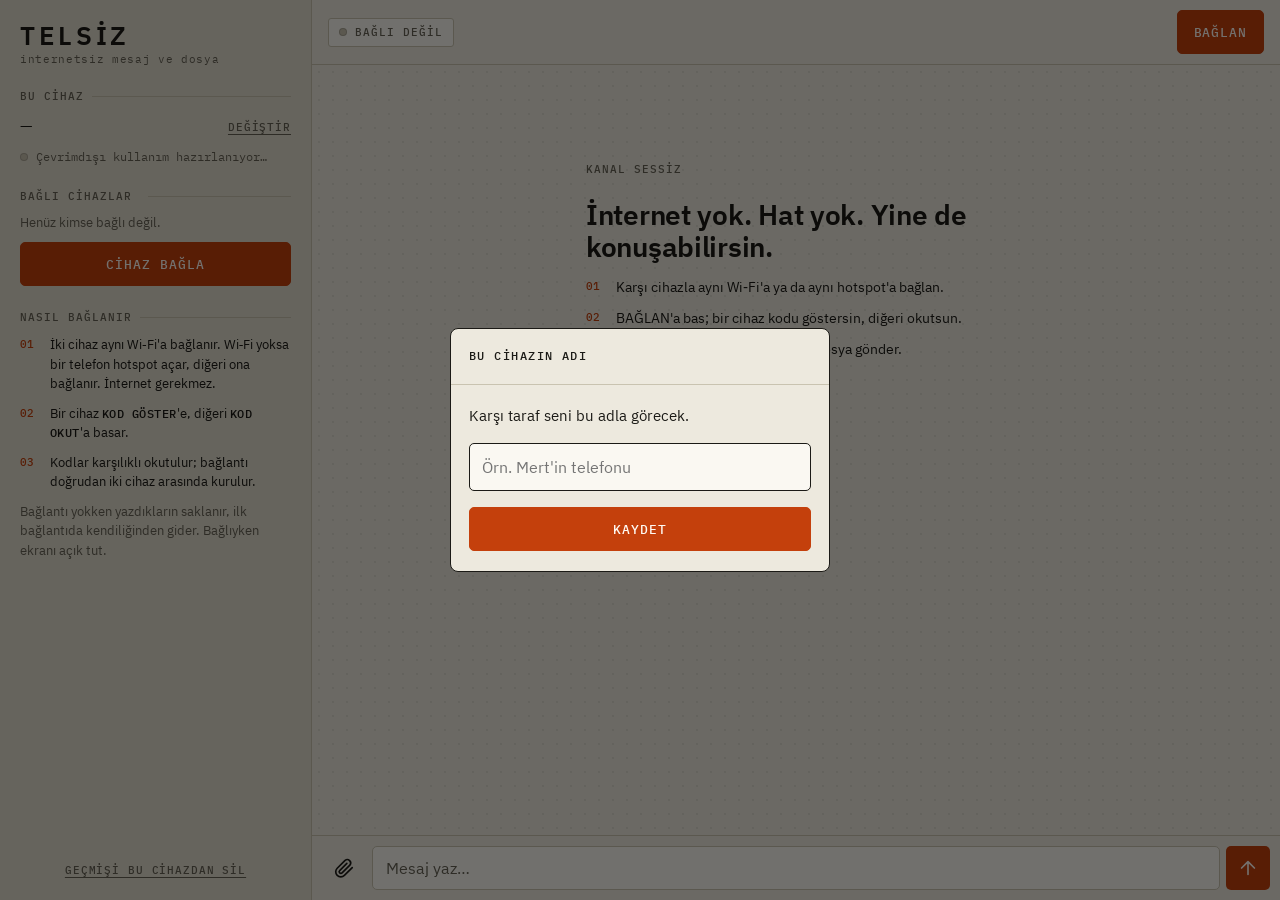
==== app/index.html @ 913d57e0 "Telsiz: internetsiz, cihazdan cihaza mesaj ve dosya uygulamasi WebRTC veri kanali, QR ile eslesme, c" ====
<!doctype html>
<html lang="tr">
<head>
<meta charset="utf-8">
<meta name="viewport" content="width=device-width, initial-scale=1, viewport-fit=cover, interactive-widget=resizes-content">
<meta http-equiv="Content-Security-Policy" content="default-src 'self'; script-src 'self'; style-src 'self'; img-src 'self' blob: data:; media-src 'self' blob:; connect-src 'self'; object-src 'none'; base-uri 'none'">
<title>Telsiz</title>
<meta name="description" content="İnternet olmadan, cihazdan cihaza mesaj ve dosya.">
<meta name="theme-color" content="#EDE9DE" media="(prefers-color-scheme: light)">
<meta name="theme-color" content="#131410" media="(prefers-color-scheme: dark)">
<meta name="mobile-web-app-capable" content="yes">
<meta name="apple-mobile-web-app-capable" content="yes">
<meta name="apple-mobile-web-app-title" content="Telsiz">
<link rel="manifest" href="manifest.webmanifest">
<link rel="icon" href="icons/icon.svg" type="image/svg+xml">
<link rel="apple-touch-icon" href="icons/apple-touch-icon.png">
<link rel="stylesheet" href="style.css">
</head>
<body>

<svg class="sprite" aria-hidden="true" focusable="false">
  <symbol id="i-clip" viewBox="0 0 24 24"><path d="M21 11.5l-8.6 8.6a5.5 5.5 0 0 1-7.8-7.8l8.6-8.6a3.7 3.7 0 0 1 5.2 5.2l-8.5 8.5a1.8 1.8 0 0 1-2.6-2.6l7.8-7.8"/></symbol>
  <symbol id="i-send" viewBox="0 0 24 24"><path d="M12 19V5M5 12l7-7 7 7"/></symbol>
  <symbol id="i-close" viewBox="0 0 24 24"><path d="M6 6l12 12M18 6L6 18"/></symbol>
  <symbol id="i-menu" viewBox="0 0 24 24"><path d="M4 7h16M4 12h16M4 17h16"/></symbol>
  <symbol id="i-phone" viewBox="0 0 24 24"><rect x="7" y="3" width="10" height="18" rx="2"/><path d="M11 17.5h2"/></symbol>
  <symbol id="i-laptop" viewBox="0 0 24 24"><path d="M5 6h14v10H5zM2.5 19h19"/></symbol>
</svg>

<div class="app">

  <aside class="rail" id="rail" aria-label="Cihazlar ve ayarlar">
    <div class="rail-top">
      <div class="mark">
        <span class="mark-name">TELSİZ</span>
        <span class="mark-sub">internetsiz mesaj ve dosya</span>
      </div>
      <button class="icon-btn only-mobile" id="rail-close" type="button" aria-label="Kapat"><svg class="ic"><use href="#i-close"/></svg></button>
    </div>

    <section class="block">
      <h2 class="label">Bu cihaz</h2>
      <div class="me">
        <span class="me-name" id="me-name">—</span>
        <button class="link" id="me-edit" type="button">DEĞİŞTİR</button>
      </div>
      <p class="state" id="offline-state"><i class="led"></i><span>Çevrimdışı kullanım hazırlanıyor…</span></p>
      <button class="btn btn-wide" id="install" type="button" hidden>UYGULAMA OLARAK KUR</button>
      <p class="note" id="ios-hint" hidden>iPhone'da kurmak için: Safari'de Paylaş düğmesi → “Ana Ekrana Ekle”.</p>
    </section>

    <section class="block">
      <h2 class="label">Bağlı cihazlar <span id="peer-count"></span></h2>
      <ul class="peers" id="peers"></ul>
      <button class="btn btn-accent btn-wide" id="rail-pair" type="button">CİHAZ BAĞLA</button>
    </section>

    <section class="block">
      <h2 class="label">Nasıl bağlanır</h2>
      <ol class="steps">
        <li>İki cihaz aynı Wi‑Fi'a bağlanır. Wi‑Fi yoksa bir telefon hotspot açar, diğeri ona bağlanır. İnternet gerekmez.</li>
        <li>Bir cihaz <b>KOD GÖSTER</b>'e, diğeri <b>KOD OKUT</b>'a basar.</li>
        <li>Kodlar karşılıklı okutulur; bağlantı doğrudan iki cihaz arasında kurulur.</li>
      </ol>
      <p class="note">Bağlantı yokken yazdıkların saklanır, ilk bağlantıda kendiliğinden gider. Bağlıyken ekranı açık tut.</p>
    </section>

    <section class="block block-last">
      <button class="link danger" id="wipe" type="button">GEÇMİŞİ BU CİHAZDAN SİL</button>
    </section>
  </aside>
  <div class="scrim" id="scrim" hidden></div>

  <main class="chat">
    <header class="bar">
      <button class="icon-btn only-mobile" id="rail-open" type="button" aria-label="Cihazlar ve ayarlar"><svg class="ic"><use href="#i-menu"/></svg></button>
      <div class="bar-id">
        <span class="bar-name only-mobile">TELSİZ</span>
        <span class="readout" id="readout"><i class="led"></i><span id="readout-text">BAĞLI DEĞİL</span></span>
      </div>
      <button class="btn btn-accent" id="bar-pair" type="button">BAĞLAN</button>
    </header>

    <div class="stream" id="stream" role="log" aria-live="polite" aria-label="Mesajlar"></div>
    <button class="jump" id="jump" type="button" hidden>YENİ MESAJ ↓</button>

    <div class="transfers" id="transfers"></div>

    <form class="composer" id="composer" autocomplete="off">
      <button class="icon-btn" id="attach" type="button" aria-label="Dosya ekle"><svg class="ic"><use href="#i-clip"/></svg></button>
      <input type="file" id="file-input" multiple hidden>
      <textarea id="text" rows="1" maxlength="4000" placeholder="Mesaj yaz…" aria-label="Mesaj"></textarea>
      <button class="icon-btn send" id="send" type="submit" aria-label="Gönder"><svg class="ic"><use href="#i-send"/></svg></button>
    </form>
  </main>
</div>

<div class="sheet" id="pair" role="dialog" aria-modal="true" aria-labelledby="pair-title" hidden>
  <div class="card">
    <header class="card-head">
      <h2 id="pair-title">CİHAZ BAĞLA</h2>
      <button class="icon-btn" id="pair-close" type="button" aria-label="Kapat"><svg class="ic"><use href="#i-close"/></svg></button>
    </header>

    <section class="pane" data-pane="menu">
      <p class="lead">İki cihaz aynı Wi‑Fi'da ya da aynı hotspot'ta olmalı. İnternet gerekmez.</p>
      <div class="choices">
        <button class="choice" id="go-show" type="button">
          <span class="choice-t">KOD GÖSTER</span>
          <span class="choice-d">Bu cihaz kodu gösterir, karşı cihaz okutur.</span>
        </button>
        <button class="choice" id="go-scan" type="button">
          <span class="choice-t">KOD OKUT</span>
          <span class="choice-d">Karşı cihazın ekranındaki kodu kamerayla okut.</span>
        </button>
      </div>
      <p class="note">Ortak ağ yoksa bir telefonda hotspot (kişisel erişim noktası) aç, diğer cihaz ona bağlansın.</p>
    </section>

    <section class="pane center" data-pane="busy" hidden>
      <span class="spinner"></span>
      <p class="lead" id="busy-text">Kod hazırlanıyor…</p>
    </section>

    <section class="pane center" data-pane="show" hidden>
      <span class="stepno" id="show-step">ADIM 1 / 2</span>
      <div class="qr" id="qr"></div>
      <p class="lead" id="show-text"></p>
      <button class="btn btn-accent btn-wide" id="show-next" type="button">CEVAP KODUNU OKUT</button>
      <p class="waiting" id="show-wait" hidden><span class="spinner sm"></span>Bağlantı bekleniyor…</p>
    </section>

    <section class="pane center" data-pane="scan" hidden>
      <div class="finder"><video id="cam" playsinline muted></video><i class="finder-frame"></i></div>
      <p class="lead" id="scan-text">Karşı cihazın ekranındaki kodu çerçeveye getir.</p>
    </section>

    <section class="pane center" data-pane="error" hidden>
      <p class="err" id="err-text"></p>
      <button class="btn btn-wide" id="err-retry" type="button">BAŞA DÖN</button>
    </section>

    <details class="manual" id="manual">
      <summary>Kamera yok mu? Kodu elle aktar</summary>
      <div class="manual-body">
        <div id="manual-own" hidden>
          <label class="label" for="code-out">Bu cihazın kodu</label>
          <textarea id="code-out" rows="3" readonly></textarea>
          <button class="btn btn-sm" id="code-copy" type="button">KOPYALA</button>
        </div>
        <label class="label" for="code-in">Karşı cihazın kodu</label>
        <textarea id="code-in" rows="3" spellcheck="false" autocapitalize="off" placeholder="TLSZ1|…"></textarea>
        <button class="btn btn-sm" id="code-apply" type="button">UYGULA</button>
      </div>
    </details>
  </div>
</div>

<div class="sheet" id="namebox" role="dialog" aria-modal="true" aria-labelledby="name-title" hidden>
  <form class="card card-sm" id="name-form">
    <header class="card-head"><h2 id="name-title">BU CİHAZIN ADI</h2></header>
    <section class="pane">
      <p class="lead">Karşı taraf seni bu adla görecek.</p>
      <input id="name-input" type="text" maxlength="24" placeholder="Örn. Mert'in telefonu" autocomplete="off" required>
      <button class="btn btn-accent btn-wide" type="submit">KAYDET</button>
    </section>
  </form>
</div>

<div class="lightbox" id="lightbox" hidden><img alt=""></div>
<div class="drop" id="drop" hidden><span>BIRAK, GÖNDERİLSİN</span></div>
<div class="toasts" id="toasts" aria-live="polite"></div>

<script src="vendor/qrcode.js"></script>
<script src="vendor/jsQR.js"></script>
<script src="app.js"></script>
</body>
</html>
---- app/style.css ----
/* Telsiz — saha telsizi: kâğıt zemin, mürekkep, tek sinyal rengi. */

@font-face { font-family: "Plex Sans"; font-weight: 400; font-display: swap; src: url(fonts/ibm-plex-sans-latin-400-normal.woff2) format("woff2"); unicode-range: U+0000-00FF, U+0131, U+0152-0153, U+02BB-02BC, U+02C6, U+02DA, U+02DC, U+2000-206F, U+2074, U+20AC, U+2122, U+2191, U+2193, U+2212, U+2215, U+FEFF, U+FFFD; }
@font-face { font-family: "Plex Sans"; font-weight: 400; font-display: swap; src: url(fonts/ibm-plex-sans-latin-ext-400-normal.woff2) format("woff2"); unicode-range: U+0100-02AF, U+1E00-1E9F, U+1EF2-1EFF, U+2020, U+20A0-20AB, U+20AD-20C0, U+2113, U+2C60-2C7F, U+A720-A7FF; }
@font-face { font-family: "Plex Sans"; font-weight: 500; font-display: swap; src: url(fonts/ibm-plex-sans-latin-500-normal.woff2) format("woff2"); unicode-range: U+0000-00FF, U+0131, U+0152-0153, U+02BB-02BC, U+02C6, U+02DA, U+02DC, U+2000-206F, U+2074, U+20AC, U+2122, U+2191, U+2193, U+2212, U+2215, U+FEFF, U+FFFD; }
@font-face { font-family: "Plex Sans"; font-weight: 500; font-display: swap; src: url(fonts/ibm-plex-sans-latin-ext-500-normal.woff2) format("woff2"); unicode-range: U+0100-02AF, U+1E00-1E9F, U+1EF2-1EFF, U+2020, U+20A0-20AB, U+20AD-20C0, U+2113, U+2C60-2C7F, U+A720-A7FF; }
@font-face { font-family: "Plex Sans"; font-weight: 600; font-display: swap; src: url(fonts/ibm-plex-sans-latin-600-normal.woff2) format("woff2"); unicode-range: U+0000-00FF, U+0131, U+0152-0153, U+02BB-02BC, U+02C6, U+02DA, U+02DC, U+2000-206F, U+2074, U+20AC, U+2122, U+2191, U+2193, U+2212, U+2215, U+FEFF, U+FFFD; }
@font-face { font-family: "Plex Sans"; font-weight: 600; font-display: swap; src: url(fonts/ibm-plex-sans-latin-ext-600-normal.woff2) format("woff2"); unicode-range: U+0100-02AF, U+1E00-1E9F, U+1EF2-1EFF, U+2020, U+20A0-20AB, U+20AD-20C0, U+2113, U+2C60-2C7F, U+A720-A7FF; }
@font-face { font-family: "Plex Mono"; font-weight: 400; font-display: swap; src: url(fonts/ibm-plex-mono-latin-400-normal.woff2) format("woff2"); unicode-range: U+0000-00FF, U+0131, U+0152-0153, U+02BB-02BC, U+02C6, U+02DA, U+02DC, U+2000-206F, U+2074, U+20AC, U+2122, U+2191, U+2193, U+2212, U+2215, U+FEFF, U+FFFD; }
@font-face { font-family: "Plex Mono"; font-weight: 400; font-display: swap; src: url(fonts/ibm-plex-mono-latin-ext-400-normal.woff2) format("woff2"); unicode-range: U+0100-02AF, U+1E00-1E9F, U+1EF2-1EFF, U+2020, U+20A0-20AB, U+20AD-20C0, U+2113, U+2C60-2C7F, U+A720-A7FF; }
@font-face { font-family: "Plex Mono"; font-weight: 500; font-display: swap; src: url(fonts/ibm-plex-mono-latin-500-normal.woff2) format("woff2"); unicode-range: U+0000-00FF, U+0131, U+0152-0153, U+02BB-02BC, U+02C6, U+02DA, U+02DC, U+2000-206F, U+2074, U+20AC, U+2122, U+2191, U+2193, U+2212, U+2215, U+FEFF, U+FFFD; }
@font-face { font-family: "Plex Mono"; font-weight: 500; font-display: swap; src: url(fonts/ibm-plex-mono-latin-ext-500-normal.woff2) format("woff2"); unicode-range: U+0100-02AF, U+1E00-1E9F, U+1EF2-1EFF, U+2020, U+20A0-20AB, U+20AD-20C0, U+2113, U+2C60-2C7F, U+A720-A7FF; }

:root {
  --bg: #EDE9DE;
  --panel: #E3DECF;
  --surface: #FAF8F2;
  --ink: #1B1A16;
  --muted: #666255;
  --line: #C9C3B0;
  --line-soft: #D9D4C4;
  --accent: #C4400C;
  --accent-ink: #FFF9F3;
  --own: #23251F;
  --own-ink: #F1EDE2;
  --own-muted: #A8A493;
  --ok: #2B7A4B;
  --bad: #B3261E;
  --grid: rgba(27, 26, 22, .07);
  --sans: "Plex Sans", system-ui, -apple-system, "Segoe UI", Roboto, sans-serif;
  --mono: "Plex Mono", ui-monospace, "Cascadia Mono", Consolas, monospace;
  --r: 5px;
  color-scheme: light dark;
}
@media (prefers-color-scheme: dark) {
  :root {
    --bg: #131410;
    --panel: #191B16;
    --surface: #21231D;
    --ink: #ECE8DC;
    --muted: #9B9783;
    --line: #363930;
    --line-soft: #2A2D25;
    --accent: #FF7A3D;
    --accent-ink: #1C0E06;
    --own: #E7E2D1;
    --own-ink: #1B1A16;
    --own-muted: #6C6859;
    --ok: #62BF87;
    --bad: #F2796F;
    --grid: rgba(236, 232, 220, .06);
  }
}

* { box-sizing: border-box; }
[hidden] { display: none !important; }
html, body { height: 100%; }
body {
  margin: 0;
  background: var(--bg);
  color: var(--ink);
  font: 16px/1.45 var(--sans);
  -webkit-text-size-adjust: 100%;
  -webkit-tap-highlight-color: transparent;
  overflow: hidden;
}
button, input, textarea { font: inherit; color: inherit; }
button { cursor: pointer; }
h2 { margin: 0; font: inherit; }
p { margin: 0; }
:focus-visible { outline: 2px solid var(--accent); outline-offset: 2px; }
.sprite { position: absolute; width: 0; height: 0; }
.ic { width: 22px; height: 22px; fill: none; stroke: currentColor; stroke-width: 1.8; stroke-linecap: round; stroke-linejoin: round; flex: none; }

/* ---------- ortak parçalar ---------- */
.label {
  display: flex; align-items: center; gap: 8px;
  font: 500 11px/1 var(--mono); letter-spacing: .09em; text-transform: uppercase; color: var(--muted);
  margin: 0 0 10px;
}
.label::after { content: ""; flex: 1; height: 1px; background: var(--line); }
.note { font-size: 13px; line-height: 1.5; color: var(--muted); }
.lead { font-size: 15px; line-height: 1.5; }

.btn {
  display: inline-flex; align-items: center; justify-content: center; gap: 8px;
  min-height: 44px; padding: 0 16px;
  border: 1px solid var(--ink); border-radius: var(--r);
  background: transparent; color: var(--ink);
  font: 500 13px/1 var(--mono); letter-spacing: .07em; text-decoration: none; white-space: nowrap;
  transition: background .15s, color .15s, transform .08s;
}
.btn:hover { background: var(--ink); color: var(--bg); }
.btn:active { transform: translateY(1px); }
.btn-accent { background: var(--accent); border-color: var(--accent); color: var(--accent-ink); }
.btn-accent:hover { background: var(--ink); border-color: var(--ink); color: var(--bg); }
.btn-wide { width: 100%; }
.btn-sm { min-height: 36px; padding: 0 12px; font-size: 12px; }

.icon-btn {
  display: inline-grid; place-items: center; width: 44px; height: 44px; flex: none;
  border: 1px solid transparent; border-radius: var(--r); background: transparent; color: var(--ink);
  transition: background .15s, border-color .15s;
}
.icon-btn:hover { border-color: var(--line); background: var(--surface); }

.link {
  border: 0; background: none; padding: 6px 0;
  font: 500 11px/1 var(--mono); letter-spacing: .08em; color: var(--muted);
  text-decoration: underline; text-underline-offset: 3px;
}
.link:hover { color: var(--ink); }
.link.danger:hover { color: var(--bad); }

.led {
  display: inline-block; width: 8px; height: 8px; border-radius: 50%; flex: none;
  background: var(--line); box-shadow: inset 0 0 0 1px rgba(0, 0, 0, .15);
}
.on > .led { background: var(--ok); animation: pulse 2.4s ease-out infinite; }
@keyframes pulse {
  0% { box-shadow: 0 0 0 0 color-mix(in srgb, var(--ok) 55%, transparent); }
  70%, 100% { box-shadow: 0 0 0 7px transparent; }
}

.spinner {
  display: inline-block; width: 28px; height: 28px; flex: none;
  border: 2px solid var(--line); border-top-color: var(--accent); border-radius: 50%;
  animation: spin .8s linear infinite;
}
.spinner.sm { width: 14px; height: 14px; }
@keyframes spin { to { transform: rotate(360deg); } }

/* ---------- yerleşim ---------- */
.app { display: grid; grid-template-columns: 312px minmax(0, 1fr); height: 100vh; height: 100dvh; }

.rail {
  display: flex; flex-direction: column; gap: 26px;
  padding: 22px 20px calc(18px + env(safe-area-inset-bottom));
  background: var(--panel); border-right: 1px solid var(--line);
  overflow-y: auto; overscroll-behavior: contain;
}
.rail-top { display: flex; align-items: flex-start; justify-content: space-between; }
.mark { display: grid; gap: 6px; }
.mark-name { font: 600 26px/1 var(--sans); letter-spacing: .14em; }
.mark-sub { font: 400 11px/1 var(--mono); letter-spacing: .06em; color: var(--muted); }
.block { display: grid; gap: 10px; }
.block .label { margin-bottom: 2px; }
.block-last { margin-top: auto; }

.me { display: flex; align-items: baseline; justify-content: space-between; gap: 12px; }
.me-name { font-weight: 600; overflow: hidden; text-overflow: ellipsis; white-space: nowrap; }
.state { display: flex; align-items: center; gap: 8px; font: 400 12px/1.3 var(--mono); color: var(--muted); }

.peers { list-style: none; margin: 0; padding: 0; display: grid; gap: 6px; }
.peers:empty::before { content: "Henüz kimse bağlı değil."; font-size: 13px; color: var(--muted); }
.peer {
  display: flex; align-items: center; gap: 10px; padding: 8px 6px 8px 10px;
  background: var(--surface); border: 1px solid var(--line-soft); border-radius: var(--r);
}
.peer-name { flex: 1; min-width: 0; font-weight: 500; overflow: hidden; text-overflow: ellipsis; white-space: nowrap; }
.peer .icon-btn { width: 32px; height: 32px; color: var(--muted); }
.peer .icon-btn .ic { width: 16px; height: 16px; }

.steps { margin: 0; padding: 0; list-style: none; counter-reset: s; display: grid; gap: 10px; font-size: 13px; line-height: 1.5; }
.steps li { counter-increment: s; position: relative; padding-left: 30px; }
.steps li::before { content: counter(s, decimal-leading-zero); position: absolute; left: 0; top: 0; font: 500 11px/1.75 var(--mono); color: var(--accent); }
.steps b { font: 500 12px var(--mono); letter-spacing: .04em; }

.chat { position: relative; display: grid; grid-template-rows: auto minmax(0, 1fr) auto auto; min-width: 0; min-height: 0; }

.bar {
  display: flex; align-items: center; gap: 10px;
  padding: calc(10px + env(safe-area-inset-top)) max(16px, env(safe-area-inset-right)) 10px max(16px, env(safe-area-inset-left));
  border-bottom: 1px solid var(--line); background: var(--bg);
}
.bar-id { flex: 1; min-width: 0; display: flex; align-items: center; gap: 12px; }
.bar-name { font: 600 17px/1 var(--sans); letter-spacing: .14em; }
.readout {
  display: inline-flex; align-items: center; gap: 8px; min-width: 0;
  padding: 8px 10px; border: 1px solid var(--line); border-radius: 3px; background: var(--surface);
  font: 500 11px/1 var(--mono); letter-spacing: .09em; color: var(--muted); white-space: nowrap;
}
.readout.on { color: var(--ink); }

.stream {
  overflow-y: auto; overscroll-behavior: contain;
  padding: 18px max(16px, calc((100% - 780px) / 2)) 14px;
  background-image: radial-gradient(var(--grid) 1px, transparent 1px);
  background-size: 14px 14px;
}

.day, .sys {
  margin: 14px 0; text-align: center;
  font: 500 10.5px/1 var(--mono); letter-spacing: .1em; color: var(--muted);
}
.day { display: flex; align-items: center; gap: 12px; }
.day::before, .day::after { content: ""; flex: 1; height: 1px; background: var(--line); }
.sys { letter-spacing: .04em; font-weight: 400; font-size: 11.5px; }

.msg { display: grid; justify-items: start; margin-top: 14px; animation: rise .18s ease-out both; }
.msg.cont { margin-top: 4px; }
.msg.own { justify-items: end; }
@keyframes rise { from { opacity: 0; transform: translateY(6px); } }
.meta { display: flex; align-items: baseline; gap: 8px; margin: 0 2px 4px; font: 500 11px/1 var(--mono); letter-spacing: .05em; color: var(--muted); }
.who { color: var(--ink); max-width: 22ch; overflow: hidden; text-overflow: ellipsis; white-space: nowrap; }
.bubble {
  max-width: min(78%, 560px); padding: 9px 13px;
  background: var(--surface); border: 1px solid var(--line); border-radius: 12px 12px 12px 3px;
  white-space: pre-wrap; overflow-wrap: anywhere; line-height: 1.42;
}
.own .bubble { background: var(--own); border-color: var(--own); color: var(--own-ink); border-radius: 12px 12px 3px 12px; }
.bubble a { color: inherit; text-underline-offset: 2px; }
.foot { display: flex; gap: 12px; align-items: center; min-height: 0; margin: 0 2px; }
.foot .link { padding: 5px 0 0; font-size: 10px; }
.foot .pend { padding-top: 5px; font: 500 10px/1 var(--mono); letter-spacing: .06em; color: var(--accent); }
@media (hover: hover) {
  .foot .copy { opacity: 0; transition: opacity .12s; }
  .msg:hover .copy, .foot .copy:focus-visible { opacity: 1; }
}

.bubble.file { display: grid; gap: 10px; padding: 10px; white-space: normal; min-width: min(240px, 100%); }
.thumb { display: block; max-width: 100%; max-height: 300px; border-radius: 6px; cursor: zoom-in; background: var(--line-soft); }
.file-row { display: flex; align-items: center; gap: 10px; min-width: 0; }
.ext {
  flex: none; min-width: 46px; padding: 9px 6px; text-align: center; border-radius: 3px;
  background: var(--accent); color: var(--accent-ink);
  font: 500 11px/1 var(--mono); letter-spacing: .06em;
}
.file-info { min-width: 0; }
.file-name { font-weight: 500; overflow: hidden; text-overflow: ellipsis; white-space: nowrap; }
.file-size { font: 400 11px/1.5 var(--mono); color: var(--muted); }
.own .file-size { color: var(--own-muted); }
.file-actions { display: flex; gap: 8px; flex-wrap: wrap; }
.file-actions:empty { display: none; }
.own .file-actions .btn { border-color: var(--own-ink); color: var(--own-ink); }
.own .file-actions .btn:hover { background: var(--own-ink); color: var(--own); }
.gone { font: 400 11px/1.4 var(--mono); color: var(--muted); }
.own .gone { color: var(--own-muted); }

.empty { max-width: 420px; margin: 9vh auto 0; display: grid; gap: 14px; justify-items: start; }
.empty-title { font: 600 28px/1.15 var(--sans); letter-spacing: -.01em; }
.empty .steps { font-size: 14px; }

.jump {
  position: absolute; left: 50%; bottom: 84px; transform: translateX(-50%); z-index: 3;
  padding: 9px 14px; border: 0; border-radius: 99px; background: var(--ink); color: var(--bg);
  font: 500 11px/1 var(--mono); letter-spacing: .08em;
}

.transfers { display: grid; gap: 1px; background: var(--line); }
.transfers:empty { display: none; }
.tr { padding: 9px 16px 10px; background: var(--panel); }
.tr-head { display: flex; align-items: center; gap: 8px; font: 500 12px/1 var(--mono); }
.tr-dir { color: var(--accent); }
.tr-name { flex: 1; min-width: 0; overflow: hidden; text-overflow: ellipsis; white-space: nowrap; }
.tr-pct { color: var(--muted); letter-spacing: .04em; }
.tr-x { display: grid; place-items: center; width: 28px; height: 28px; margin: -8px -6px -8px 0; border: 0; background: none; color: var(--muted); }
.tr-x .ic { width: 15px; height: 15px; }
.tr-bar { height: 3px; margin-top: 8px; background: var(--line); overflow: hidden; }
.tr-bar i { display: block; height: 100%; background: var(--accent); transform: scaleX(0); transform-origin: left; transition: transform .12s linear; }
.tr.ok .tr-bar i { background: var(--ok); }
.tr.bad .tr-pct { color: var(--bad); }

.composer {
  display: flex; align-items: flex-end; gap: 6px;
  padding: 10px max(10px, env(safe-area-inset-right)) calc(10px + env(safe-area-inset-bottom)) max(10px, env(safe-area-inset-left));
  border-top: 1px solid var(--line); background: var(--bg);
}
.composer textarea {
  flex: 1; min-width: 0; min-height: 44px; max-height: 148px; resize: none;
  padding: 10px 13px; border: 1px solid var(--line); border-radius: var(--r);
  background: var(--surface); line-height: 1.4;
}
.composer textarea:focus { outline: none; border-color: var(--ink); }
.composer textarea::placeholder { color: var(--muted); }
.send { background: var(--accent); color: var(--accent-ink); }
.send:hover { background: var(--ink); color: var(--bg); border-color: var(--ink); }

.only-mobile { display: none; }
.scrim { position: fixed; inset: 0; z-index: 25; background: rgba(0, 0, 0, .45); }

/* ---------- bağlantı ekranı ---------- */
.sheet {
  position: fixed; inset: 0; z-index: 40; display: grid; place-items: center; padding: 20px;
  background: rgba(0, 0, 0, .55);
  animation: fade .16s ease-out both;
}
@keyframes fade { from { opacity: 0; } }
.card {
  width: min(100%, 440px); max-height: 100%; overflow-y: auto;
  background: var(--bg); border: 1px solid var(--ink); border-radius: 8px;
  animation: rise .2s ease-out both;
}
.card-sm { width: min(100%, 380px); }
.card-head {
  display: flex; align-items: center; justify-content: space-between; min-height: 56px;
  padding: 6px 8px 6px 18px; border-bottom: 1px solid var(--line);
}
.card-head h2 { font: 500 12px/1 var(--mono); letter-spacing: .12em; }
.pane { display: grid; gap: 16px; padding: 20px 18px; }
.pane.center { justify-items: center; text-align: center; }
.pane[data-pane="busy"] { padding-block: 56px; }

.choices { display: grid; gap: 10px; }
.choice {
  display: grid; gap: 6px; padding: 16px; text-align: left;
  border: 1px solid var(--ink); border-radius: var(--r); background: var(--surface);
  transition: background .15s, color .15s, transform .08s;
}
.choice:hover { background: var(--ink); color: var(--bg); }
.choice:active { transform: translateY(1px); }
.choice-t { font: 500 15px/1 var(--mono); letter-spacing: .08em; }
.choice-d { font-size: 13.5px; line-height: 1.4; opacity: .72; }

.stepno { font: 500 11px/1 var(--mono); letter-spacing: .12em; color: var(--accent); }
.qr {
  width: min(100%, 300px); aspect-ratio: 1; padding: 6px; background: #fff; border-radius: 6px;
  box-shadow: 0 0 0 1px var(--line);
}
.qr svg { display: block; width: 100%; height: 100%; }
.waiting { display: flex; align-items: center; gap: 10px; font: 500 12px/1 var(--mono); letter-spacing: .05em; color: var(--muted); }

.finder { position: relative; width: min(100%, 320px); aspect-ratio: 1; overflow: hidden; border-radius: 6px; background: #000; }
.finder video { width: 100%; height: 100%; object-fit: cover; }
.finder-frame {
  position: absolute; inset: 13%; pointer-events: none;
  background:
    linear-gradient(var(--accent) 0 0) top left / 26px 3px, linear-gradient(var(--accent) 0 0) top left / 3px 26px,
    linear-gradient(var(--accent) 0 0) top right / 26px 3px, linear-gradient(var(--accent) 0 0) top right / 3px 26px,
    linear-gradient(var(--accent) 0 0) bottom left / 26px 3px, linear-gradient(var(--accent) 0 0) bottom left / 3px 26px,
    linear-gradient(var(--accent) 0 0) bottom right / 26px 3px, linear-gradient(var(--accent) 0 0) bottom right / 3px 26px;
  background-repeat: no-repeat;
}
.err { font-size: 15px; line-height: 1.5; color: var(--bad); }

.manual { border-top: 1px solid var(--line); }
.manual summary {
  padding: 14px 18px; cursor: pointer; list-style: none;
  font: 500 11px/1 var(--mono); letter-spacing: .07em; color: var(--muted);
}
.manual summary::-webkit-details-marker { display: none; }
.manual summary::before { content: "+ "; }
.manual[open] summary::before { content: "− "; }
.manual-body { display: grid; gap: 8px; padding: 0 18px 18px; justify-items: start; }
.manual-body > div { display: grid; gap: 8px; justify-items: start; width: 100%; margin-bottom: 8px; }
.manual-body .label { width: 100%; margin: 0; }
.manual textarea, #name-input {
  width: 100%; padding: 10px 12px; border: 1px solid var(--line); border-radius: var(--r);
  background: var(--surface);
}
.manual textarea { font: 400 12px/1.45 var(--mono); resize: vertical; word-break: break-all; }
.manual textarea:focus, #name-input:focus { outline: none; border-color: var(--ink); }
#name-input { min-height: 48px; }

/* ---------- katmanlar ---------- */
.lightbox { position: fixed; inset: 0; z-index: 50; display: grid; place-items: center; padding: 16px; background: rgba(0, 0, 0, .9); cursor: zoom-out; }
.lightbox img { max-width: 100%; max-height: 100%; object-fit: contain; }
.drop {
  position: fixed; inset: 12px; z-index: 45; display: grid; place-items: center; pointer-events: none;
  border: 2px dashed var(--accent); border-radius: 10px; background: color-mix(in srgb, var(--bg) 88%, transparent);
  font: 500 15px/1 var(--mono); letter-spacing: .14em; color: var(--accent);
}
.toasts { position: fixed; left: 0; right: 0; bottom: calc(86px + env(safe-area-inset-bottom)); z-index: 60; display: grid; gap: 8px; justify-items: center; pointer-events: none; padding: 0 16px; }
.toast {
  max-width: 100%; padding: 11px 15px; border-radius: var(--r); background: var(--ink); color: var(--bg);
  font-size: 14px; line-height: 1.35; animation: rise .18s ease-out both;
}

/* ---------- telefon ---------- */
@media (max-width: 860px) {
  .app { grid-template-columns: minmax(0, 1fr); }
  .only-mobile { display: inline-grid; }
  span.only-mobile { display: inline; }
  .rail {
    position: fixed; inset: 0 auto 0 0; z-index: 30; width: min(88vw, 340px);
    padding-top: calc(16px + env(safe-area-inset-top));
    transform: translateX(-102%); visibility: hidden;
    transition: transform .22s ease, visibility 0s .22s;
  }
  .rail.open { transform: none; visibility: visible; transition: transform .22s ease; }
  .bar { padding-left: max(8px, env(safe-area-inset-left)); gap: 6px; }
  .bar-id { gap: 10px; }
  .bubble { max-width: 86%; }
  .sheet { padding: 0; place-items: end stretch; }
  .card, .card-sm { width: 100%; max-height: 94dvh; border-radius: 14px 14px 0 0; border-width: 1px 0 0; padding-bottom: env(safe-area-inset-bottom); }
  .empty { margin-top: 5vh; }
}
@media (max-width: 380px) {
  .bar-name { display: none !important; }
}

@media (prefers-reduced-motion: reduce) {
  *, *::before, *::after { animation-duration: .01ms !important; transition-duration: .01ms !important; }
}
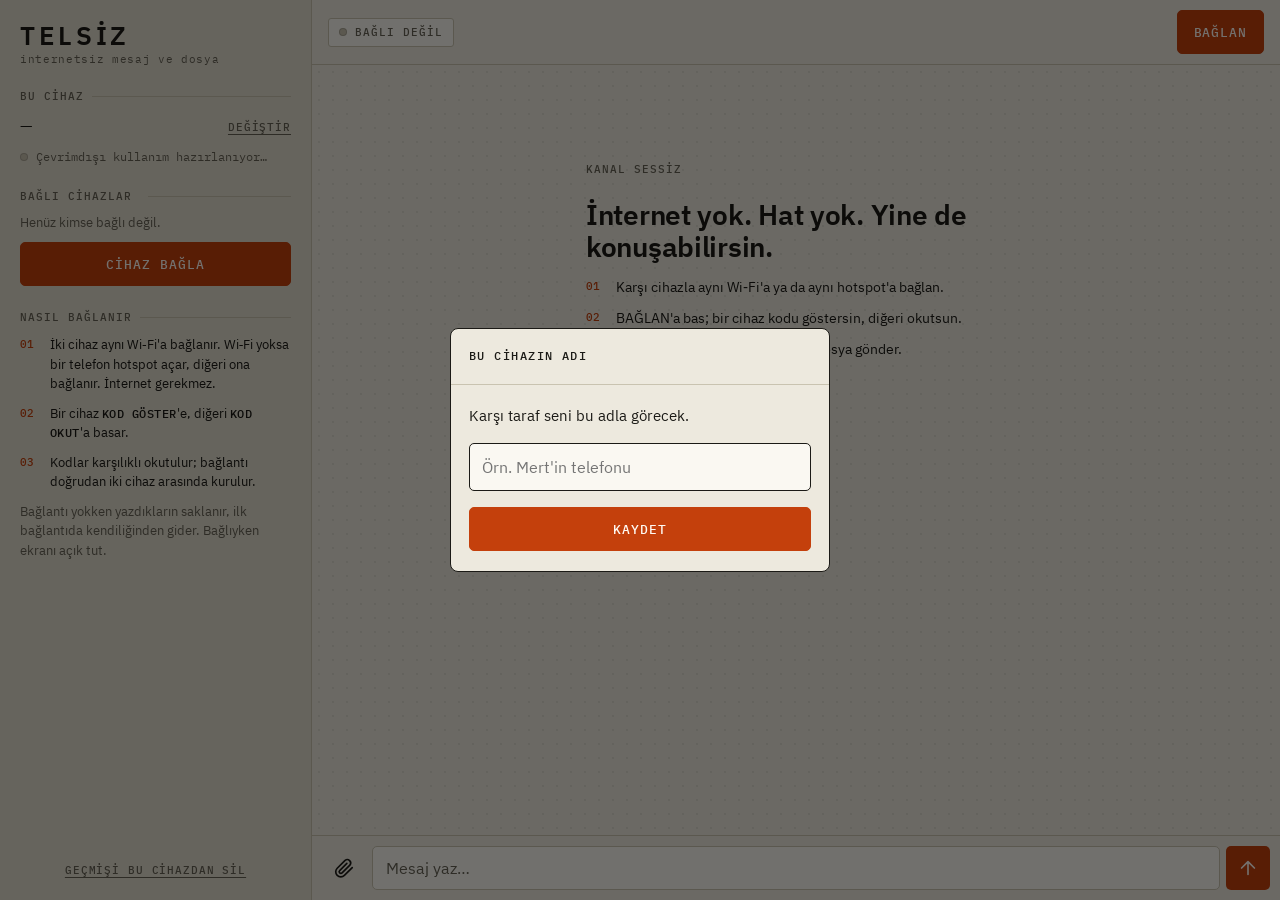
==== commit bc14c58d: "Eslesme: daha kolay okunan kod, yuksek cozunurluklu tarama, hata ayrintisi - Gercek IPv4 adresi vars" ====
--- a/app/index.html
+++ b/app/index.html
@@ -137,6 +137,7 @@
 
     <section class="pane center" data-pane="error" hidden>
       <p class="err" id="err-text"></p>
+      <p class="diag" id="err-diag"></p>
       <button class="btn btn-wide" id="err-retry" type="button">BAŞA DÖN</button>
     </section>
 
--- a/app/style.css
+++ b/app/style.css
@@ -332,6 +332,8 @@
   background-repeat: no-repeat;
 }
 .err { font-size: 15px; line-height: 1.5; color: var(--bad); }
+.diag { font: 400 11px/1.5 var(--mono); color: var(--muted); overflow-wrap: anywhere; }
+.diag:empty { display: none; }
 
 .manual { border-top: 1px solid var(--line); }
 .manual summary {
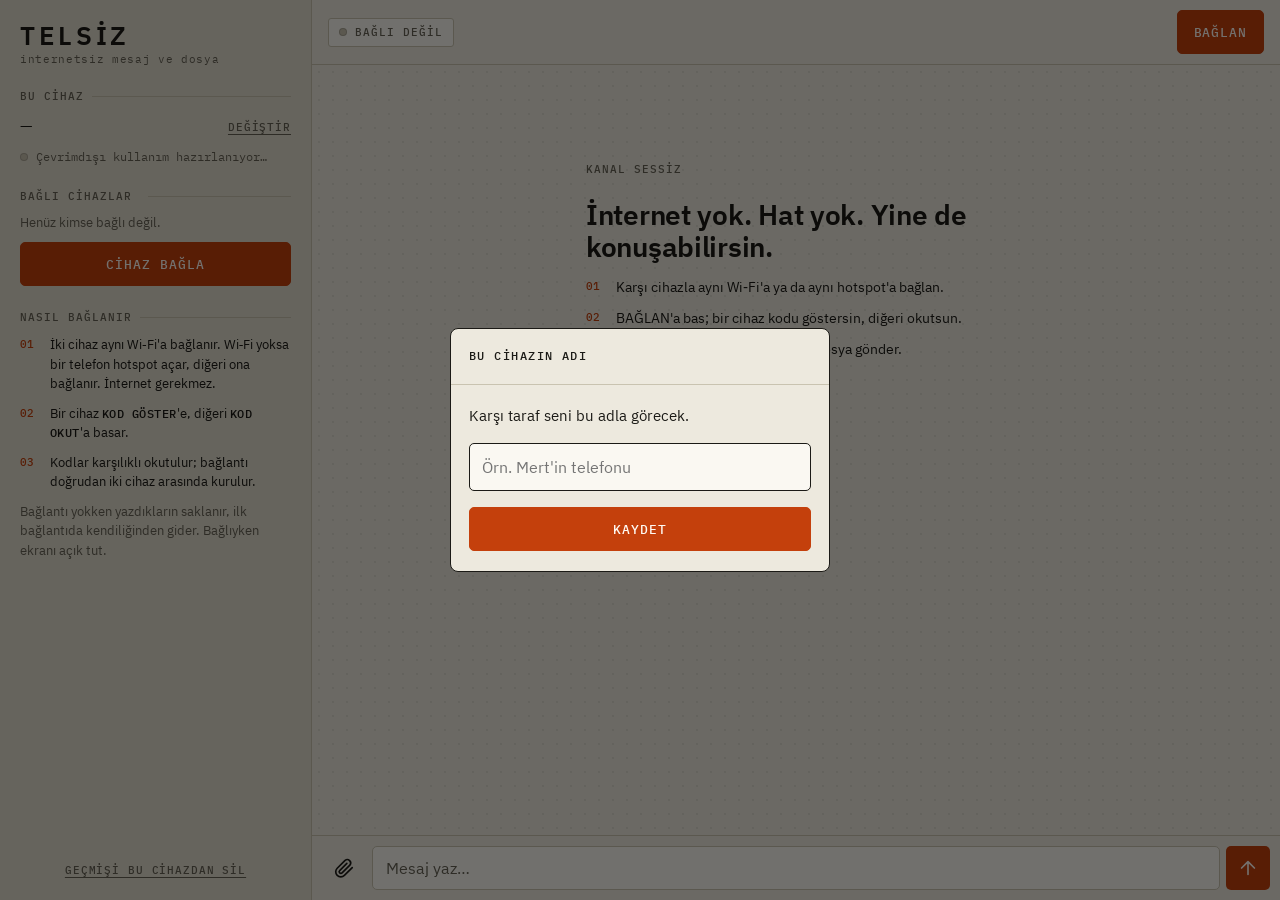
==== commit c9caea82: "Eslesme: cevap kodu icin 3 dakika sure, gizli adres uyarisi - Cevap kodunu gosteren cihaz 30 sn yeri" ====
--- a/app/index.html
+++ b/app/index.html
@@ -128,6 +128,7 @@
       <p class="lead" id="show-text"></p>
       <button class="btn btn-accent btn-wide" id="show-next" type="button">CEVAP KODUNU OKUT</button>
       <p class="waiting" id="show-wait" hidden><span class="spinner sm"></span>Bağlantı bekleniyor…</p>
+      <p class="diag" id="show-diag"></p>
     </section>
 
     <section class="pane center" data-pane="scan" hidden>
--- a/app/style.css
+++ b/app/style.css
@@ -334,6 +334,7 @@
 .err { font-size: 15px; line-height: 1.5; color: var(--bad); }
 .diag { font: 400 11px/1.5 var(--mono); color: var(--muted); overflow-wrap: anywhere; }
 .diag:empty { display: none; }
+.diag.warn { color: var(--accent); font-size: 12px; }
 
 .manual { border-top: 1px solid var(--line); }
 .manual summary {
